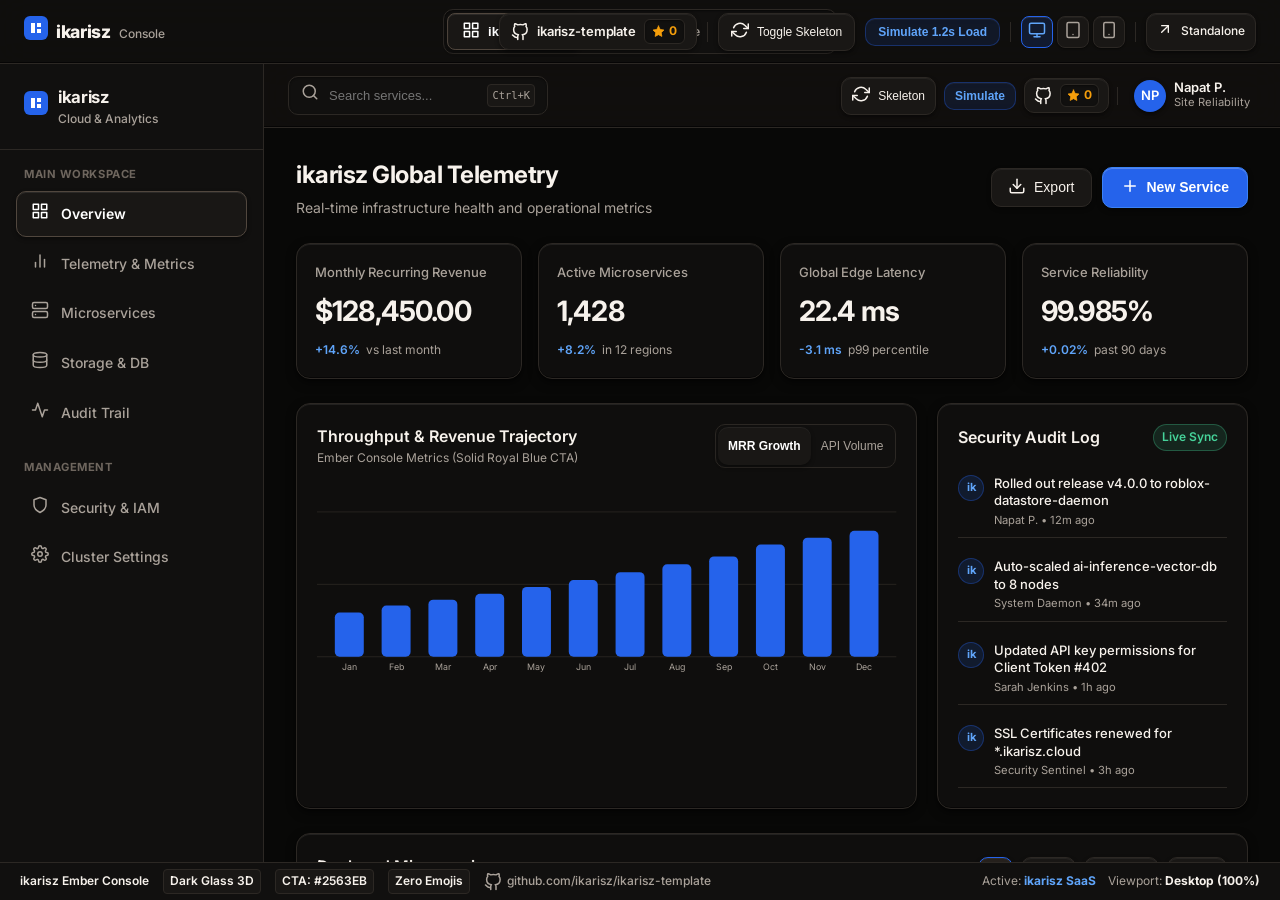
==== index.html @ 4b8eed3c "feat: initial commit of ikarisz webapp template suite (Rigen Ember Console 3D, zero-api, dark glass)" ====
<!DOCTYPE html>
<html lang="en">
<head>
  <meta charset="UTF-8" />
  <meta name="viewport" content="width=device-width, initial-scale=1.0" />
  <title>ikarisz - Unified WebApp Template Suite</title>
  <link rel="stylesheet" href="styles.css" />
  <style>
    body {
      background-color: var(--canvas);
      height: 100vh;
      display: flex;
      flex-direction: column;
      overflow: hidden;
      color: var(--text-primary);
    }

    /* Master Top Header - Rigen Ember Console Dark Glass */
    .master-header {
      min-height: 64px;
      background-color: rgba(17, 16, 15, 0.85);
      backdrop-filter: blur(16px) saturate(115%);
      -webkit-backdrop-filter: blur(16px) saturate(115%);
      border-bottom: 1px solid var(--border-subtle);
      box-shadow: inset 0 -1px 0 rgba(0, 0, 0, 0.6);
      display: flex;
      align-items: center;
      justify-content: space-between;
      padding: 0 24px;
      flex-shrink: 0;
      z-index: 50;
      position: relative;
    }

    .brand-section {
      display: flex;
      align-items: center;
      gap: 12px;
      z-index: 10;
    }

    .template-switcher-wrapper {
      position: absolute;
      left: 50%;
      transform: translateX(-50%);
      display: flex;
      justify-content: center;
      align-items: center;
      z-index: 5;
    }

    .template-switcher {
      display: flex;
      background-color: var(--surface);
      border: 1px solid var(--border-subtle);
      border-radius: var(--radius-control);
      padding: 3px;
      gap: 3px;
      box-shadow: inset 0 1px 2px rgba(0, 0, 0, 0.5);
    }

    .template-tab {
      display: flex;
      align-items: center;
      gap: 8px;
      padding: 6px 14px;
      border-radius: 8px;
      font-size: 0.8125rem;
      font-weight: 600;
      color: var(--text-muted);
      border: 1px solid transparent;
      background: transparent;
      cursor: pointer;
      transition: all 140ms ease-out;
      white-space: nowrap;
    }

    .template-tab:hover {
      color: var(--text-primary);
      background-color: var(--surface-hover);
    }

    .template-tab.active {
      background-color: var(--surface-raised);
      color: #FFFFFF;
      border-color: var(--border-strong);
      box-shadow: inset 0 1px 0 rgba(255, 255, 255, 0.08), 0 2px 4px rgba(0, 0, 0, 0.4);
    }

    .controls-section {
      display: flex;
      align-items: center;
      gap: 10px;
      z-index: 10;
    }

    /* Responsive adjustments for Master Header */
    @media (max-width: 960px) {
      .master-header {
        flex-direction: column;
        padding: 12px 16px;
        gap: 10px;
        min-height: auto;
      }
      .template-switcher-wrapper {
        position: static;
        transform: none;
        width: 100%;
        order: 2;
      }
      .brand-section {
        width: 100%;
        justify-content: space-between;
        order: 1;
      }
      .controls-section {
        width: 100%;
        justify-content: center;
        order: 3;
        flex-wrap: wrap;
      }
    }

    .device-button {
      border: 1px solid var(--border-subtle);
      background-color: var(--surface-raised);
      border-radius: 8px;
      width: 32px;
      height: 32px;
      display: flex;
      align-items: center;
      justify-content: center;
      color: var(--text-muted);
      cursor: pointer;
      box-shadow: inset 0 1px 0 rgba(255, 255, 255, 0.04), 0 1px 2px rgba(0, 0, 0, 0.4);
      transition: all 140ms ease-out;
    }

    .device-button:hover {
      background-color: var(--surface-hover);
      border-color: var(--border-strong);
      color: var(--text-primary);
      transform: translateY(-1px);
    }

    .device-button.active {
      border-color: #2563EB;
      color: #60A5FA;
      background-color: rgba(37, 99, 235, 0.16);
      box-shadow: inset 0 1px 0 rgba(255, 255, 255, 0.1);
    }

    /* Viewport Area */
    .master-stage {
      flex: 1;
      overflow: auto;
      display: flex;
      justify-content: center;
      align-items: stretch;
      padding: 0;
      background-color: var(--canvas);
    }

    .viewport-wrapper {
      width: 100%;
      height: 100%;
      transition: width 0.3s cubic-bezier(0.16, 1, 0.3, 1), max-width 0.3s cubic-bezier(0.16, 1, 0.3, 1), padding 0.3s ease;
      display: flex;
      justify-content: center;
      align-items: center;
    }

    .viewport-wrapper.desktop {
      max-width: 100%;
      height: 100%;
    }

    .viewport-wrapper.tablet {
      max-width: 820px;
      height: calc(100% - 32px);
      margin: 16px auto;
      border: 1px solid var(--border-subtle);
      border-radius: var(--radius-modal);
      box-shadow: var(--shadow-modal);
      overflow: hidden;
      background-color: var(--surface);
    }

    .viewport-wrapper.mobile {
      max-width: 390px;
      height: calc(100% - 32px);
      margin: 16px auto;
      border: 1px solid var(--border-subtle);
      border-radius: 24px;
      box-shadow: var(--shadow-modal);
      overflow: hidden;
      background-color: var(--surface);
    }

    @media (max-width: 860px) {
      .viewport-wrapper.tablet {
        max-width: 100%;
        height: 100%;
        margin: 0;
        border: none;
        border-radius: 0;
        box-shadow: none;
      }
    }

    @media (max-width: 450px) {
      .viewport-wrapper.mobile {
        max-width: 100%;
        height: 100%;
        margin: 0;
        border: none;
        border-radius: 0;
        box-shadow: none;
      }
    }

    .template-iframe {
      width: 100%;
      height: 100%;
      border: none;
      background-color: var(--canvas);
    }

    /* Info Bar at Bottom */
    .master-infobar {
      height: 38px;
      background-color: var(--surface);
      border-top: 1px solid var(--border-subtle);
      display: flex;
      align-items: center;
      justify-content: space-between;
      padding: 0 20px;
      font-size: 0.75rem;
      color: var(--text-muted);
      flex-shrink: 0;
    }

    .pill-tag {
      background-color: var(--surface-raised);
      border: 1px solid var(--border-subtle);
      border-radius: 4px;
      padding: 2px 6px;
      font-weight: 600;
      color: var(--text-primary);
    }
  </style>
</head>
<body>
  <!-- Master Navigation Bar -->
  <header class="master-header">
    <!-- Brand -->
    <div class="brand-section">
      <div style="display: flex; align-items: center; gap: 8px;">
        <span id="master-logo"></span>
        <div>
          <span style="font-weight: 800; font-size: 1.1rem; color: var(--text-primary); letter-spacing: -0.02em;">ikarisz</span>
          <span style="font-size: 0.75rem; color: var(--text-muted); margin-left: 4px; font-weight: 500;">Console</span>
        </div>
      </div>
    </div>

    <!-- Center Template Switcher Tabs (Perfect Center Alignment) -->
    <div class="template-switcher-wrapper">
      <div class="template-switcher">
        <button id="tab-saas" class="template-tab active" onclick="switchTemplate('saas')">
          <span id="tab-icon-saas"></span>
          <span>ikarisz SaaS</span>
        </button>

        <button id="tab-store" class="template-tab" onclick="switchTemplate('store')">
          <span id="tab-icon-store"></span>
          <span>ikarisz Store</span>
        </button>

        <button id="tab-ai" class="template-tab" onclick="switchTemplate('ai')">
          <span id="tab-icon-ai"></span>
          <span>ikarisz AI</span>
        </button>
      </div>
    </div>

    <!-- Controls & Device Frame Switchers -->
    <div class="controls-section">
      <!-- GitHub Repo Badge with Dynamic Star Count -->
      <a href="https://github.com/ikarisz/ikarisz-template" target="_blank" rel="noopener noreferrer" class="github-repo-btn" id="github-repo-link" title="View ikarisz-template on GitHub">
        <span id="icon-github" style="display: flex; align-items: center;"></span>
        <span style="font-weight: 600; letter-spacing: -0.01em;">ikarisz-template</span>
        <span class="github-star-pill" title="GitHub Stars">
          <span id="icon-star" style="display: flex; align-items: center;"></span>
          <span id="github-stars-count">0</span>
        </span>
      </a>

      <div style="width: 1px; height: 20px; background-color: var(--border-subtle);"></div>

      <!-- Skeleton Toggle -->
      <button class="btn-secondary" style="font-size: 0.75rem; padding: 6px 12px;" onclick="triggerFrameSkeleton()">
        <span id="icon-refresh"></span>
        <span>Toggle Skeleton</span>
      </button>

      <button class="btn-subtle" style="font-size: 0.75rem; padding: 6px 12px;" onclick="triggerFrameSimulation()">
        Simulate 1.2s Load
      </button>

      <div style="width: 1px; height: 20px; background-color: var(--border-subtle);"></div>

      <!-- Device Frame Viewport Controls -->
      <div style="display: flex; gap: 4px;">
        <button id="btn-dev-desktop" class="device-button active" onclick="setDevice('desktop')" title="Desktop View (100%)">
          <span id="icon-monitor"></span>
        </button>
        <button id="btn-dev-tablet" class="device-button" onclick="setDevice('tablet')" title="Tablet View (820px)">
          <span id="icon-tablet"></span>
        </button>
        <button id="btn-dev-mobile" class="device-button" onclick="setDevice('mobile')" title="Mobile View (390px)">
          <span id="icon-mobile"></span>
        </button>
      </div>

      <div style="width: 1px; height: 20px; background-color: var(--border-subtle);"></div>

      <!-- Standalone File Link -->
      <a id="btn-open-standalone" href="saas.html" target="_blank" class="btn-secondary" style="font-size: 0.75rem; padding: 6px 10px; text-decoration: none;" title="Open standalone HTML file in new tab">
        <span id="icon-external"></span> Standalone
      </a>
    </div>
  </header>

  <!-- Viewport Stage -->
  <main class="master-stage">
    <div id="viewport-wrapper" class="viewport-wrapper desktop">
      <iframe id="template-frame" class="template-iframe" src="saas.html"></iframe>
    </div>
  </main>

  <!-- Infobar Footer -->
  <footer class="master-infobar">
    <div style="display: flex; align-items: center; gap: 14px;">
      <span style="font-weight: 600; color: var(--text-primary);">ikarisz Ember Console</span>
      <span class="pill-tag">Dark Glass 3D</span>
      <span class="pill-tag">CTA: #2563EB</span>
      <span class="pill-tag">Zero Emojis</span>
      <a href="https://github.com/ikarisz/ikarisz-template" target="_blank" rel="noopener noreferrer" style="color: var(--text-muted); text-decoration: none; display: inline-flex; align-items: center; gap: 5px; font-weight: 500; transition: color 0.15s ease;" onmouseover="this.style.color='#FFFFFF'" onmouseout="this.style.color='var(--text-muted)'">
        <span id="icon-footer-github" style="display: flex; align-items: center;"></span>
        <span>github.com/ikarisz/ikarisz-template</span>
      </a>
    </div>
    <div style="display: flex; align-items: center; gap: 12px;">
      <span>Active: <strong id="active-template-name" style="color: #60A5FA;">ikarisz SaaS</strong></span>
      <span>Viewport: <strong id="active-viewport-name" style="color: var(--text-primary);">Desktop (100%)</strong></span>
    </div>
  </footer>

  <!-- Scripts -->
  <script src="icons.js"></script>
  <script>
    let activeTemplate = 'saas';
    let activeDevice = 'desktop';

    function initMasterIcons() {
      document.getElementById('master-logo').innerHTML = IkariszIcons.logo;
      document.getElementById('tab-icon-saas').innerHTML = IkariszIcons.dashboard;
      document.getElementById('tab-icon-store').innerHTML = IkariszIcons.cart;
      document.getElementById('tab-icon-ai').innerHTML = IkariszIcons.bot;
      document.getElementById('icon-refresh').innerHTML = IkariszIcons.refresh;
      document.getElementById('icon-monitor').innerHTML = IkariszIcons.monitor;
      document.getElementById('icon-tablet').innerHTML = IkariszIcons.tablet;
      document.getElementById('icon-mobile').innerHTML = IkariszIcons.smartphone;
      document.getElementById('icon-external').innerHTML = IkariszIcons.arrowUpRight;
      if (document.getElementById('icon-github')) {
        document.getElementById('icon-github').innerHTML = IkariszIcons.github;
      }
      if (document.getElementById('icon-star')) {
        document.getElementById('icon-star').innerHTML = IkariszIcons.star;
      }
      if (document.getElementById('icon-footer-github')) {
        document.getElementById('icon-footer-github').innerHTML = IkariszIcons.github;
      }
      fetchGitHubStars();
    }

    async function fetchGitHubStars() {
      const starEl = document.getElementById('github-stars-count');
      if (!starEl) return;
      try {
        const res = await fetch('https://api.github.com/repos/ikarisz/ikarisz-template');
        if (res.ok) {
          const data = await res.json();
          if (typeof data.stargazers_count === 'number') {
            starEl.textContent = data.stargazers_count;
          }
        }
      } catch (e) {
        console.debug('GitHub star fetch offline or rate-limited', e);
      }
    }

    function switchTemplate(templateKey) {
      activeTemplate = templateKey;
      const iframe = document.getElementById('template-frame');
      const standaloneBtn = document.getElementById('btn-open-standalone');

      document.querySelectorAll('.template-tab').forEach(t => t.classList.remove('active'));
      document.getElementById(`tab-${templateKey}`).classList.add('active');

      const fileMap = {
        'saas': { file: 'saas.html', name: 'ikarisz SaaS Cloud' },
        'store': { file: 'store.html', name: 'ikarisz Store Arsenal' },
        'ai': { file: 'ai.html', name: 'ikarisz AI Intelligence' }
      };

      const meta = fileMap[templateKey];
      iframe.src = meta.file;
      standaloneBtn.href = meta.file;
      document.getElementById('active-template-name').innerText = meta.name;
    }

    function setDevice(device) {
      activeDevice = device;
      const wrapper = document.getElementById('viewport-wrapper');
      wrapper.className = `viewport-wrapper ${device}`;

      document.querySelectorAll('.device-button').forEach(b => b.classList.remove('active'));
      document.getElementById(`btn-dev-${device}`).classList.add('active');

      const nameMap = {
        'desktop': 'Desktop (100%)',
        'tablet': 'Tablet Frame (820px)',
        'mobile': 'Mobile Frame (390px)'
      };
      document.getElementById('active-viewport-name').innerText = nameMap[device];
    }

    function triggerFrameSkeleton() {
      const iframe = document.getElementById('template-frame');
      try {
        const frameDoc = iframe.contentDocument || iframe.contentWindow.document;
        if (activeTemplate === 'saas') {
          frameDoc.getElementById('btn-toggle-skeleton').click();
        } else if (activeTemplate === 'store') {
          frameDoc.getElementById('btn-store-skeleton').click();
        } else if (activeTemplate === 'ai') {
          frameDoc.getElementById('btn-ai-skeleton').click();
        }
      } catch (e) {
        console.warn('Iframe cross-origin or load timing', e);
      }
    }

    function triggerFrameSimulation() {
      const iframe = document.getElementById('template-frame');
      try {
        const win = iframe.contentWindow;
        if (activeTemplate === 'saas' && win.simulateDataReload) {
          win.simulateDataReload();
        } else if (activeTemplate === 'store' && win.simulateStoreReload) {
          win.simulateStoreReload();
        } else if (activeTemplate === 'ai' && win.simulateAIReload) {
          win.simulateAIReload();
        }
      } catch (e) {
        console.warn('Simulation trigger error', e);
      }
    }

    window.addEventListener('DOMContentLoaded', () => {
      initMasterIcons();
    });
  </script>
</body>
</html>
---- styles.css ----
/* ==========================================================================
   ikarisz Design System - Ember Console Dark Glassmorphism & 3D Surfaces
   Direction: High-contrast dark surfaces, tactile 3D skeuomorphic lift,
   warm charcoal glassmorphism, and preserved Royal Blue (#2563EB) CTA.
   Zero Emojis. Pure Precision SVGs.
   ========================================================================== */

@import url('https://fonts.googleapis.com/css2?family=Inter:wght@300;400;500;600;700;800&family=Noto+Sans+Thai:wght@300;400;500;600;700&family=JetBrains+Mono:wght@400;500;600&display=swap');

:root {
  /* Rigen Canvas & Surfaces */
  --canvas: #080807;
  --surface: #11100F;
  --surface-raised: #191715;
  --surface-raised-glass: rgba(18, 16, 15, 0.82);
  --surface-pressed: #25201C;
  --surface-hover: #1E1B18;

  /* Borders & Highlights */
  --border-subtle: #2C2824;
  --border-strong: #51473E;
  --border-focus: #2563EB;
  --inner-highlight: inset 0 1px 0 rgba(255, 255, 255, 0.06);
  --inner-bevel: inset 0 1px 0 rgba(255, 255, 255, 0.08), inset 0 -1px 0 rgba(0, 0, 0, 0.5);

  /* Typography */
  --text-primary: #F7F2EC;
  --text-muted: #AAA29A;
  --text-subdued: #6E665E;
  --text-inverse: #080807;

  /* Primary CTA (Preserved Royal Blue per user constraint) */
  --cta-primary: #2563EB;
  --cta-hover: #1D4ED8;
  --cta-active: #1E40AF;
  --cta-subtle-bg: rgba(37, 99, 235, 0.12);
  --cta-subtle-border: rgba(37, 99, 235, 0.35);
  --cta-subtle-text: #60A5FA;

  /* Validation & Status Signals */
  --success: #46D39A;
  --success-bg: rgba(70, 211, 154, 0.12);
  --success-border: rgba(70, 211, 154, 0.3);

  --danger: #FF6B5E;
  --danger-bg: rgba(255, 107, 94, 0.12);
  --danger-border: rgba(255, 107, 94, 0.3);

  --warning: #F59E0B;
  --warning-bg: rgba(245, 158, 11, 0.12);
  --warning-border: rgba(245, 158, 11, 0.3);

  /* Fonts */
  --font-sans: 'Inter', 'Noto Sans Thai', system-ui, -apple-system, BlinkMacSystemFont, "Segoe UI", Roboto, sans-serif;
  --font-mono: 'JetBrains Mono', monospace;

  /* 3D Tactile Shadows (Layered dark edge + soft shadow) */
  --shadow-sm: 0 2px 4px rgba(0, 0, 0, 0.4);
  --shadow-md: 0 4px 10px rgba(0, 0, 0, 0.5), 0 1px 3px rgba(0, 0, 0, 0.4);
  --shadow-lg: 0 10px 24px -4px rgba(0, 0, 0, 0.7), 0 4px 8px -2px rgba(0, 0, 0, 0.5);
  --shadow-modal: 0 24px 48px -12px rgba(0, 0, 0, 0.85), 0 8px 16px rgba(0, 0, 0, 0.6);

  /* Corner Radii (Rigen standards: 10px controls, 14px modules, 18px modal) */
  --radius-control: 10px;
  --radius-module: 14px;
  --radius-modal: 18px;
  --radius-full: 9999px;
}

/* Strict Zero-Gradient Rule */
*, *::before, *::after {
  box-sizing: border-box;
  background-image: none !important;
}

html, body {
  height: 100%;
  margin: 0;
  padding: 0;
  background-color: var(--canvas);
  color: var(--text-primary);
  font-family: var(--font-sans);
  line-height: 1.55;
  -webkit-font-smoothing: antialiased;
  -moz-osx-font-smoothing: grayscale;
}

/* Custom Charcoal Scrollbar */
::-webkit-scrollbar {
  width: 6px;
  height: 6px;
}
::-webkit-scrollbar-track {
  background: var(--canvas);
}
::-webkit-scrollbar-thumb {
  background: var(--border-subtle);
  border-radius: var(--radius-full);
}
::-webkit-scrollbar-thumb:hover {
  background: var(--border-strong);
}

/* ==========================================================================
   Tactile 3D Buttons (Lifts 1px on hover, presses 1px on active)
   ========================================================================== */
.btn-primary {
  display: inline-flex;
  align-items: center;
  justify-content: center;
  gap: 8px;
  background-color: var(--cta-primary);
  color: #FFFFFF;
  font-weight: 600;
  font-size: 0.875rem;
  padding: 9px 18px;
  min-height: 40px;
  border-radius: var(--radius-control);
  border: 1px solid #3B82F6;
  box-shadow: inset 0 1px 0 rgba(255, 255, 255, 0.22), 0 2px 5px rgba(0, 0, 0, 0.5);
  cursor: pointer;
  user-select: none;
  transition: transform 140ms ease-out, background-color 140ms ease-out, box-shadow 140ms ease-out, border-color 140ms ease-out;
}
.btn-primary:hover {
  background-color: var(--cta-hover);
  border-color: #60A5FA;
  transform: translateY(-1px);
  box-shadow: inset 0 1px 0 rgba(255, 255, 255, 0.3), 0 5px 12px rgba(0, 0, 0, 0.6);
}
.btn-primary:active {
  background-color: var(--cta-active);
  transform: translateY(1px);
  box-shadow: inset 0 1px 3px rgba(0, 0, 0, 0.6);
}

.btn-secondary {
  display: inline-flex;
  align-items: center;
  justify-content: center;
  gap: 8px;
  background-color: var(--surface-raised);
  color: var(--text-primary);
  font-weight: 500;
  font-size: 0.875rem;
  padding: 8px 16px;
  min-height: 38px;
  border-radius: var(--radius-control);
  border: 1px solid var(--border-subtle);
  box-shadow: inset 0 1px 0 rgba(255, 255, 255, 0.05), 0 2px 4px rgba(0, 0, 0, 0.4);
  cursor: pointer;
  user-select: none;
  transition: transform 140ms ease-out, background-color 140ms ease-out, border-color 140ms ease-out, box-shadow 140ms ease-out;
}
.btn-secondary:hover {
  background-color: var(--surface-hover);
  border-color: var(--border-strong);
  color: #FFFFFF;
  transform: translateY(-1px);
  box-shadow: inset 0 1px 0 rgba(255, 255, 255, 0.08), 0 4px 8px rgba(0, 0, 0, 0.5);
}
.btn-secondary:active {
  background-color: var(--surface-pressed);
  transform: translateY(1px);
  box-shadow: inset 0 1px 2px rgba(0, 0, 0, 0.6);
}

.btn-subtle {
  display: inline-flex;
  align-items: center;
  justify-content: center;
  gap: 8px;
  background-color: var(--cta-subtle-bg);
  color: var(--cta-subtle-text);
  font-weight: 600;
  font-size: 0.875rem;
  padding: 8px 14px;
  border-radius: var(--radius-control);
  border: 1px solid var(--cta-subtle-border);
  box-shadow: inset 0 1px 0 rgba(255, 255, 255, 0.04);
  cursor: pointer;
  transition: transform 140ms ease-out, background-color 140ms ease-out;
}
.btn-subtle:hover {
  background-color: rgba(37, 99, 235, 0.22);
  transform: translateY(-1px);
}
.btn-subtle:active {
  transform: translateY(1px);
}

/* ==========================================================================
   Dark Glassmorphism & 3D Modules
   ========================================================================== */
.card, .module-box {
  background: var(--surface-raised-glass);
  backdrop-filter: blur(16px) saturate(115%);
  -webkit-backdrop-filter: blur(16px) saturate(115%);
  border: 1px solid var(--border-subtle);
  border-radius: var(--radius-module);
  padding: 20px;
  box-shadow: var(--inner-bevel), var(--shadow-md);
}

/* ==========================================================================
   Dark Skeleton Pulse (High-contrast charcoal pulse)
   ========================================================================== */
@keyframes ikarisz-pulse-dark {
  0%, 100% {
    opacity: 1;
    background-color: #191715;
  }
  50% {
    opacity: 0.42;
    background-color: #25201C;
  }
}

.skeleton-box {
  animation: ikarisz-pulse-dark 1.6s ease-in-out infinite;
  border-radius: var(--radius-control);
  background-color: #191715;
  border: 1px solid rgba(44, 40, 36, 0.6);
}

.skeleton-circle {
  animation: ikarisz-pulse-dark 1.6s ease-in-out infinite;
  border-radius: var(--radius-full);
  background-color: #191715;
}

.skeleton-text {
  height: 12px;
  margin-bottom: 8px;
  border-radius: 4px;
  animation: ikarisz-pulse-dark 1.6s ease-in-out infinite;
  background-color: #191715;
}

/* Device Viewports */
.device-desktop {
  width: 100%;
  max-width: 100%;
}
.device-tablet {
  max-width: 820px;
  margin: 16px auto;
  border: 1px solid var(--border-subtle);
  border-radius: var(--radius-modal);
  box-shadow: var(--shadow-modal);
  overflow: hidden;
  background-color: var(--canvas);
}
.device-mobile {
  max-width: 390px;
  margin: 16px auto;
  border: 1px solid var(--border-subtle);
  border-radius: 24px;
  box-shadow: var(--shadow-modal);
  overflow: hidden;
  background-color: var(--canvas);
}

/* ==========================================================================
   GitHub Repository Pill & Star Badge (Rigen Ember Console Dark Glass 3D)
   ========================================================================== */
.github-repo-btn {
  display: inline-flex;
  align-items: center;
  gap: 8px;
  background-color: var(--surface-raised);
  border: 1px solid var(--border-subtle);
  border-radius: var(--radius-control);
  padding: 5px 11px;
  font-size: 0.8125rem;
  font-weight: 600;
  color: var(--text-primary);
  text-decoration: none;
  box-shadow: inset 0 1px 0 rgba(255, 255, 255, 0.05), 0 2px 4px rgba(0, 0, 0, 0.4);
  transition: transform 140ms ease-out, background-color 140ms ease-out, border-color 140ms ease-out, box-shadow 140ms ease-out;
  user-select: none;
}
.github-repo-btn:hover {
  background-color: var(--surface-hover);
  border-color: var(--border-strong);
  color: #FFFFFF;
  transform: translateY(-1px);
  box-shadow: inset 0 1px 0 rgba(255, 255, 255, 0.08), 0 4px 8px rgba(0, 0, 0, 0.5);
}
.github-repo-btn:active {
  transform: translateY(1px);
  background-color: var(--surface-pressed);
  box-shadow: inset 0 1px 2px rgba(0, 0, 0, 0.6);
}
.github-star-pill {
  display: inline-flex;
  align-items: center;
  gap: 4px;
  background-color: var(--surface);
  border: 1px solid var(--border-subtle);
  border-radius: 6px;
  padding: 2px 7px;
  font-size: 0.75rem;
  font-weight: 700;
  color: #F59E0B;
  box-shadow: inset 0 1px 2px rgba(0, 0, 0, 0.4);
}

/* Notification Toast */
.toast-container {
  position: fixed;
  bottom: 24px;
  right: 24px;
  z-index: 9999;
  display: flex;
  flex-direction: column;
  gap: 10px;
  pointer-events: none;
}

.toast {
  pointer-events: auto;
  display: flex;
  align-items: center;
  gap: 12px;
  background-color: var(--surface-raised);
  border: 1px solid var(--border-strong);
  color: var(--text-primary);
  padding: 12px 18px;
  border-radius: var(--radius-control);
  box-shadow: var(--inner-highlight), var(--shadow-lg);
  font-size: 0.875rem;
  font-weight: 500;
  animation: slideInUp 0.25s cubic-bezier(0.16, 1, 0.3, 1) forwards;
}

@keyframes slideInUp {
  from {
    transform: translateY(20px);
    opacity: 0;
  }
  to {
    transform: translateY(0);
  }
}
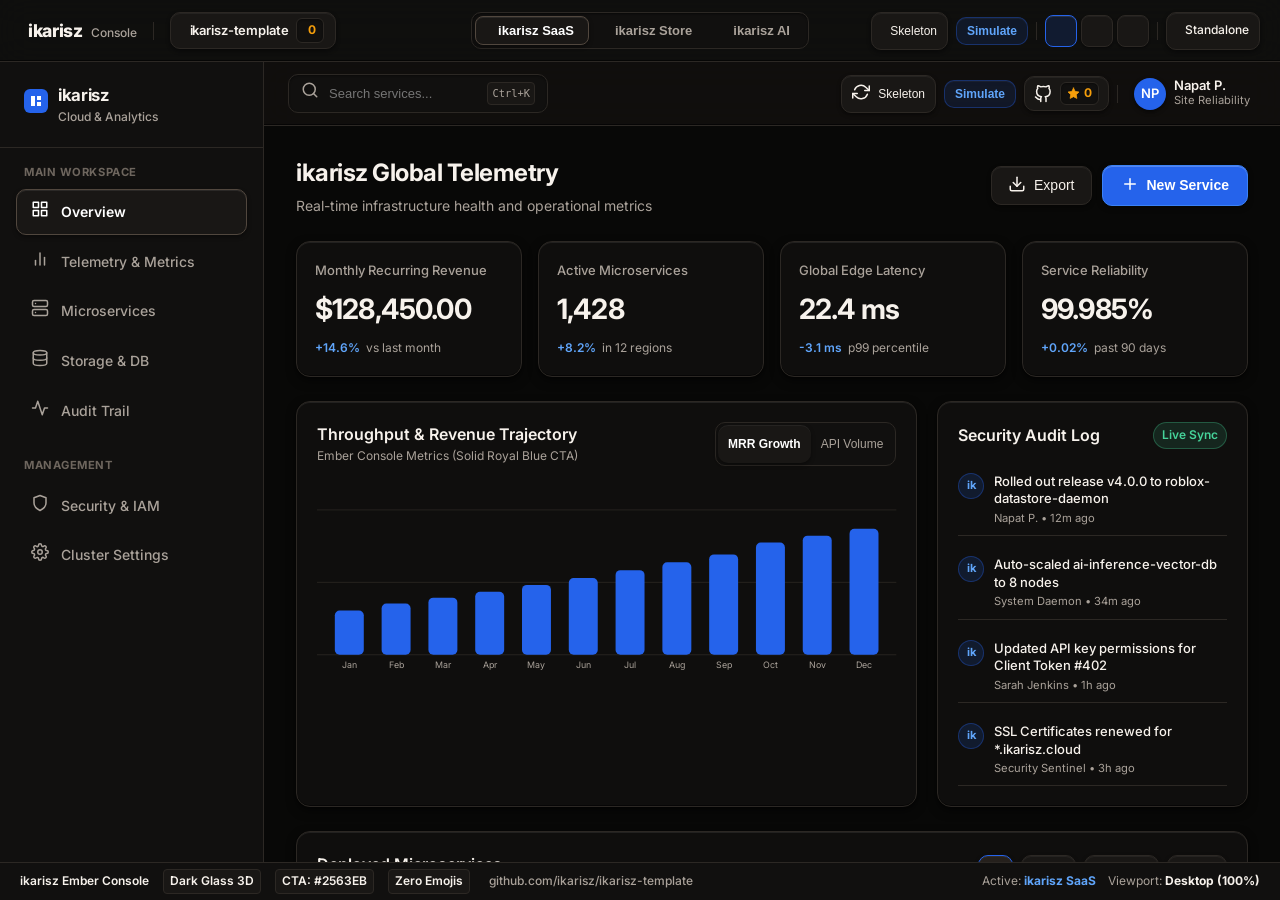
==== commit 901a9821: "refactor: organize clean folder structure (templates/ & shared/), polish AI floating prompt card, an" ====
--- a/index.html
+++ b/index.html
@@ -4,7 +4,7 @@
   <meta charset="UTF-8" />
   <meta name="viewport" content="width=device-width, initial-scale=1.0" />
   <title>ikarisz - Unified WebApp Template Suite</title>
-  <link rel="stylesheet" href="styles.css" />
+  <link rel="stylesheet" href="shared/css/styles.css" />
   <style>
     body {
       background-color: var(--canvas);
@@ -17,36 +17,35 @@
 
     /* Master Top Header - Rigen Ember Console Dark Glass */
     .master-header {
-      min-height: 64px;
-      background-color: rgba(17, 16, 15, 0.85);
+      min-height: 62px;
+      background-color: rgba(17, 16, 15, 0.88);
       backdrop-filter: blur(16px) saturate(115%);
       -webkit-backdrop-filter: blur(16px) saturate(115%);
       border-bottom: 1px solid var(--border-subtle);
       box-shadow: inset 0 -1px 0 rgba(0, 0, 0, 0.6);
-      display: flex;
-      align-items: center;
-      justify-content: space-between;
-      padding: 0 24px;
+      display: grid;
+      grid-template-columns: 1fr auto 1fr;
+      align-items: center;
+      padding: 0 20px;
       flex-shrink: 0;
       z-index: 50;
       position: relative;
+      gap: 16px;
     }
 
     .brand-section {
       display: flex;
       align-items: center;
       gap: 12px;
-      z-index: 10;
+      justify-self: start;
+      min-width: 0;
     }
 
     .template-switcher-wrapper {
-      position: absolute;
-      left: 50%;
-      transform: translateX(-50%);
       display: flex;
       justify-content: center;
       align-items: center;
-      z-index: 5;
+      justify-self: center;
     }
 
     .template-switcher {
@@ -90,33 +89,34 @@
     .controls-section {
       display: flex;
       align-items: center;
-      gap: 10px;
-      z-index: 10;
+      gap: 8px;
+      justify-self: end;
+      min-width: 0;
     }
 
     /* Responsive adjustments for Master Header */
-    @media (max-width: 960px) {
+    @media (max-width: 1100px) {
       .master-header {
+        display: flex;
         flex-direction: column;
-        padding: 12px 16px;
+        padding: 10px 16px;
         gap: 10px;
         min-height: auto;
-      }
-      .template-switcher-wrapper {
-        position: static;
-        transform: none;
-        width: 100%;
-        order: 2;
       }
       .brand-section {
         width: 100%;
         justify-content: space-between;
-        order: 1;
+      }
+      .template-switcher-wrapper {
+        width: 100%;
+      }
+      .template-switcher {
+        width: 100%;
+        justify-content: center;
       }
       .controls-section {
         width: 100%;
         justify-content: center;
-        order: 3;
         flex-wrap: wrap;
       }
     }
@@ -253,7 +253,7 @@
 <body>
   <!-- Master Navigation Bar -->
   <header class="master-header">
-    <!-- Brand -->
+    <!-- Brand & GitHub Link -->
     <div class="brand-section">
       <div style="display: flex; align-items: center; gap: 8px;">
         <span id="master-logo"></span>
@@ -262,30 +262,9 @@
           <span style="font-size: 0.75rem; color: var(--text-muted); margin-left: 4px; font-weight: 500;">Console</span>
         </div>
       </div>
-    </div>
-
-    <!-- Center Template Switcher Tabs (Perfect Center Alignment) -->
-    <div class="template-switcher-wrapper">
-      <div class="template-switcher">
-        <button id="tab-saas" class="template-tab active" onclick="switchTemplate('saas')">
-          <span id="tab-icon-saas"></span>
-          <span>ikarisz SaaS</span>
-        </button>
-
-        <button id="tab-store" class="template-tab" onclick="switchTemplate('store')">
-          <span id="tab-icon-store"></span>
-          <span>ikarisz Store</span>
-        </button>
-
-        <button id="tab-ai" class="template-tab" onclick="switchTemplate('ai')">
-          <span id="tab-icon-ai"></span>
-          <span>ikarisz AI</span>
-        </button>
-      </div>
-    </div>
-
-    <!-- Controls & Device Frame Switchers -->
-    <div class="controls-section">
+
+      <div style="width: 1px; height: 18px; background-color: var(--border-subtle); margin: 0 4px;"></div>
+
       <!-- GitHub Repo Badge with Dynamic Star Count -->
       <a href="https://github.com/ikarisz/ikarisz-template" target="_blank" rel="noopener noreferrer" class="github-repo-btn" id="github-repo-link" title="View ikarisz-template on GitHub">
         <span id="icon-github" style="display: flex; align-items: center;"></span>
@@ -295,20 +274,41 @@
           <span id="github-stars-count">0</span>
         </span>
       </a>
-
-      <div style="width: 1px; height: 20px; background-color: var(--border-subtle);"></div>
-
+    </div>
+
+    <!-- Center Template Switcher Tabs (Perfect Center Alignment via CSS Grid) -->
+    <div class="template-switcher-wrapper">
+      <div class="template-switcher">
+        <button id="tab-saas" class="template-tab active" onclick="switchTemplate('saas')">
+          <span id="tab-icon-saas"></span>
+          <span>ikarisz SaaS</span>
+        </button>
+
+        <button id="tab-store" class="template-tab" onclick="switchTemplate('store')">
+          <span id="tab-icon-store"></span>
+          <span>ikarisz Store</span>
+        </button>
+
+        <button id="tab-ai" class="template-tab" onclick="switchTemplate('ai')">
+          <span id="tab-icon-ai"></span>
+          <span>ikarisz AI</span>
+        </button>
+      </div>
+    </div>
+
+    <!-- Controls & Device Frame Switchers -->
+    <div class="controls-section">
       <!-- Skeleton Toggle -->
-      <button class="btn-secondary" style="font-size: 0.75rem; padding: 6px 12px;" onclick="triggerFrameSkeleton()">
+      <button class="btn-secondary" style="font-size: 0.75rem; padding: 6px 10px;" onclick="triggerFrameSkeleton()" title="Toggle Skeleton Loading State">
         <span id="icon-refresh"></span>
-        <span>Toggle Skeleton</span>
+        <span>Skeleton</span>
       </button>
 
-      <button class="btn-subtle" style="font-size: 0.75rem; padding: 6px 12px;" onclick="triggerFrameSimulation()">
-        Simulate 1.2s Load
+      <button class="btn-subtle" style="font-size: 0.75rem; padding: 6px 10px;" onclick="triggerFrameSimulation()" title="Simulate 1.2s Network Loading">
+        Simulate
       </button>
 
-      <div style="width: 1px; height: 20px; background-color: var(--border-subtle);"></div>
+      <div style="width: 1px; height: 18px; background-color: var(--border-subtle);"></div>
 
       <!-- Device Frame Viewport Controls -->
       <div style="display: flex; gap: 4px;">
@@ -323,10 +323,10 @@
         </button>
       </div>
 
-      <div style="width: 1px; height: 20px; background-color: var(--border-subtle);"></div>
+      <div style="width: 1px; height: 18px; background-color: var(--border-subtle);"></div>
 
       <!-- Standalone File Link -->
-      <a id="btn-open-standalone" href="saas.html" target="_blank" class="btn-secondary" style="font-size: 0.75rem; padding: 6px 10px; text-decoration: none;" title="Open standalone HTML file in new tab">
+      <a id="btn-open-standalone" href="templates/saas/index.html" target="_blank" class="btn-secondary" style="font-size: 0.75rem; padding: 6px 10px; text-decoration: none;" title="Open standalone HTML file in new tab">
         <span id="icon-external"></span> Standalone
       </a>
     </div>
@@ -335,7 +335,7 @@
   <!-- Viewport Stage -->
   <main class="master-stage">
     <div id="viewport-wrapper" class="viewport-wrapper desktop">
-      <iframe id="template-frame" class="template-iframe" src="saas.html"></iframe>
+      <iframe id="template-frame" class="template-iframe" src="templates/saas/index.html"></iframe>
     </div>
   </main>
 
@@ -358,7 +358,7 @@
   </footer>
 
   <!-- Scripts -->
-  <script src="icons.js"></script>
+  <script src="shared/js/icons.js"></script>
   <script>
     let activeTemplate = 'saas';
     let activeDevice = 'desktop';
@@ -410,10 +410,16 @@
       document.getElementById(`tab-${templateKey}`).classList.add('active');
 
       const fileMap = {
-        'saas': { file: 'saas.html', name: 'ikarisz SaaS Cloud' },
-        'store': { file: 'store.html', name: 'ikarisz Store Arsenal' },
-        'ai': { file: 'ai.html', name: 'ikarisz AI Intelligence' }
+        'saas': { file: 'templates/saas/index.html', name: 'ikarisz SaaS Cloud' },
+        'store': { file: 'templates/store/index.html', name: 'ikarisz Store Arsenal' },
+        'ai': { file: 'templates/ai/index.html', name: 'ikarisz AI Intelligence' }
       };
+
+      const meta = fileMap[templateKey];
+      iframe.src = meta.file;
+      standaloneBtn.href = meta.file;
+      document.getElementById('active-template-name').innerText = meta.name;
+    }
 
       const meta = fileMap[templateKey];
       iframe.src = meta.file;
--- a/shared/css/styles.css
+++ b/shared/css/styles.css
@@ -0,0 +1,345 @@
+/* ==========================================================================
+   ikarisz Design System - Ember Console Dark Glassmorphism & 3D Surfaces
+   Direction: High-contrast dark surfaces, tactile 3D skeuomorphic lift,
+   warm charcoal glassmorphism, and preserved Royal Blue (#2563EB) CTA.
+   Zero Emojis. Pure Precision SVGs.
+   ========================================================================== */
+
+@import url('https://fonts.googleapis.com/css2?family=Inter:wght@300;400;500;600;700;800&family=Noto+Sans+Thai:wght@300;400;500;600;700&family=JetBrains+Mono:wght@400;500;600&display=swap');
+
+:root {
+  /* Rigen Canvas & Surfaces */
+  --canvas: #080807;
+  --surface: #11100F;
+  --surface-raised: #191715;
+  --surface-raised-glass: rgba(18, 16, 15, 0.82);
+  --surface-pressed: #25201C;
+  --surface-hover: #1E1B18;
+
+  /* Borders & Highlights */
+  --border-subtle: #2C2824;
+  --border-strong: #51473E;
+  --border-focus: #2563EB;
+  --inner-highlight: inset 0 1px 0 rgba(255, 255, 255, 0.06);
+  --inner-bevel: inset 0 1px 0 rgba(255, 255, 255, 0.08), inset 0 -1px 0 rgba(0, 0, 0, 0.5);
+
+  /* Typography */
+  --text-primary: #F7F2EC;
+  --text-muted: #AAA29A;
+  --text-subdued: #6E665E;
+  --text-inverse: #080807;
+
+  /* Primary CTA (Preserved Royal Blue per user constraint) */
+  --cta-primary: #2563EB;
+  --cta-hover: #1D4ED8;
+  --cta-active: #1E40AF;
+  --cta-subtle-bg: rgba(37, 99, 235, 0.12);
+  --cta-subtle-border: rgba(37, 99, 235, 0.35);
+  --cta-subtle-text: #60A5FA;
+
+  /* Validation & Status Signals */
+  --success: #46D39A;
+  --success-bg: rgba(70, 211, 154, 0.12);
+  --success-border: rgba(70, 211, 154, 0.3);
+
+  --danger: #FF6B5E;
+  --danger-bg: rgba(255, 107, 94, 0.12);
+  --danger-border: rgba(255, 107, 94, 0.3);
+
+  --warning: #F59E0B;
+  --warning-bg: rgba(245, 158, 11, 0.12);
+  --warning-border: rgba(245, 158, 11, 0.3);
+
+  /* Fonts */
+  --font-sans: 'Inter', 'Noto Sans Thai', system-ui, -apple-system, BlinkMacSystemFont, "Segoe UI", Roboto, sans-serif;
+  --font-mono: 'JetBrains Mono', monospace;
+
+  /* 3D Tactile Shadows (Layered dark edge + soft shadow) */
+  --shadow-sm: 0 2px 4px rgba(0, 0, 0, 0.4);
+  --shadow-md: 0 4px 10px rgba(0, 0, 0, 0.5), 0 1px 3px rgba(0, 0, 0, 0.4);
+  --shadow-lg: 0 10px 24px -4px rgba(0, 0, 0, 0.7), 0 4px 8px -2px rgba(0, 0, 0, 0.5);
+  --shadow-modal: 0 24px 48px -12px rgba(0, 0, 0, 0.85), 0 8px 16px rgba(0, 0, 0, 0.6);
+
+  /* Corner Radii (Rigen standards: 10px controls, 14px modules, 18px modal) */
+  --radius-control: 10px;
+  --radius-module: 14px;
+  --radius-modal: 18px;
+  --radius-full: 9999px;
+}
+
+/* Strict Zero-Gradient Rule */
+*, *::before, *::after {
+  box-sizing: border-box;
+  background-image: none !important;
+}
+
+html, body {
+  height: 100%;
+  margin: 0;
+  padding: 0;
+  background-color: var(--canvas);
+  color: var(--text-primary);
+  font-family: var(--font-sans);
+  line-height: 1.55;
+  -webkit-font-smoothing: antialiased;
+  -moz-osx-font-smoothing: grayscale;
+}
+
+/* Custom Charcoal Scrollbar */
+::-webkit-scrollbar {
+  width: 6px;
+  height: 6px;
+}
+::-webkit-scrollbar-track {
+  background: var(--canvas);
+}
+::-webkit-scrollbar-thumb {
+  background: var(--border-subtle);
+  border-radius: var(--radius-full);
+}
+::-webkit-scrollbar-thumb:hover {
+  background: var(--border-strong);
+}
+
+/* ==========================================================================
+   Tactile 3D Buttons (Lifts 1px on hover, presses 1px on active)
+   ========================================================================== */
+.btn-primary {
+  display: inline-flex;
+  align-items: center;
+  justify-content: center;
+  gap: 8px;
+  background-color: var(--cta-primary);
+  color: #FFFFFF;
+  font-weight: 600;
+  font-size: 0.875rem;
+  padding: 9px 18px;
+  min-height: 40px;
+  border-radius: var(--radius-control);
+  border: 1px solid #3B82F6;
+  box-shadow: inset 0 1px 0 rgba(255, 255, 255, 0.22), 0 2px 5px rgba(0, 0, 0, 0.5);
+  cursor: pointer;
+  user-select: none;
+  transition: transform 140ms ease-out, background-color 140ms ease-out, box-shadow 140ms ease-out, border-color 140ms ease-out;
+}
+.btn-primary:hover {
+  background-color: var(--cta-hover);
+  border-color: #60A5FA;
+  transform: translateY(-1px);
+  box-shadow: inset 0 1px 0 rgba(255, 255, 255, 0.3), 0 5px 12px rgba(0, 0, 0, 0.6);
+}
+.btn-primary:active {
+  background-color: var(--cta-active);
+  transform: translateY(1px);
+  box-shadow: inset 0 1px 3px rgba(0, 0, 0, 0.6);
+}
+
+.btn-secondary {
+  display: inline-flex;
+  align-items: center;
+  justify-content: center;
+  gap: 8px;
+  background-color: var(--surface-raised);
+  color: var(--text-primary);
+  font-weight: 500;
+  font-size: 0.875rem;
+  padding: 8px 16px;
+  min-height: 38px;
+  border-radius: var(--radius-control);
+  border: 1px solid var(--border-subtle);
+  box-shadow: inset 0 1px 0 rgba(255, 255, 255, 0.05), 0 2px 4px rgba(0, 0, 0, 0.4);
+  cursor: pointer;
+  user-select: none;
+  transition: transform 140ms ease-out, background-color 140ms ease-out, border-color 140ms ease-out, box-shadow 140ms ease-out;
+}
+.btn-secondary:hover {
+  background-color: var(--surface-hover);
+  border-color: var(--border-strong);
+  color: #FFFFFF;
+  transform: translateY(-1px);
+  box-shadow: inset 0 1px 0 rgba(255, 255, 255, 0.08), 0 4px 8px rgba(0, 0, 0, 0.5);
+}
+.btn-secondary:active {
+  background-color: var(--surface-pressed);
+  transform: translateY(1px);
+  box-shadow: inset 0 1px 2px rgba(0, 0, 0, 0.6);
+}
+
+.btn-subtle {
+  display: inline-flex;
+  align-items: center;
+  justify-content: center;
+  gap: 8px;
+  background-color: var(--cta-subtle-bg);
+  color: var(--cta-subtle-text);
+  font-weight: 600;
+  font-size: 0.875rem;
+  padding: 8px 14px;
+  border-radius: var(--radius-control);
+  border: 1px solid var(--cta-subtle-border);
+  box-shadow: inset 0 1px 0 rgba(255, 255, 255, 0.04);
+  cursor: pointer;
+  transition: transform 140ms ease-out, background-color 140ms ease-out;
+}
+.btn-subtle:hover {
+  background-color: rgba(37, 99, 235, 0.22);
+  transform: translateY(-1px);
+}
+.btn-subtle:active {
+  transform: translateY(1px);
+}
+
+/* ==========================================================================
+   Dark Glassmorphism & 3D Modules
+   ========================================================================== */
+.card, .module-box {
+  background: var(--surface-raised-glass);
+  backdrop-filter: blur(16px) saturate(115%);
+  -webkit-backdrop-filter: blur(16px) saturate(115%);
+  border: 1px solid var(--border-subtle);
+  border-radius: var(--radius-module);
+  padding: 20px;
+  box-shadow: var(--inner-bevel), var(--shadow-md);
+}
+
+/* ==========================================================================
+   Dark Skeleton Pulse (High-contrast charcoal pulse)
+   ========================================================================== */
+@keyframes ikarisz-pulse-dark {
+  0%, 100% {
+    opacity: 1;
+    background-color: #191715;
+  }
+  50% {
+    opacity: 0.42;
+    background-color: #25201C;
+  }
+}
+
+.skeleton-box {
+  animation: ikarisz-pulse-dark 1.6s ease-in-out infinite;
+  border-radius: var(--radius-control);
+  background-color: #191715;
+  border: 1px solid rgba(44, 40, 36, 0.6);
+}
+
+.skeleton-circle {
+  animation: ikarisz-pulse-dark 1.6s ease-in-out infinite;
+  border-radius: var(--radius-full);
+  background-color: #191715;
+}
+
+.skeleton-text {
+  height: 12px;
+  margin-bottom: 8px;
+  border-radius: 4px;
+  animation: ikarisz-pulse-dark 1.6s ease-in-out infinite;
+  background-color: #191715;
+}
+
+/* Device Viewports */
+.device-desktop {
+  width: 100%;
+  max-width: 100%;
+}
+.device-tablet {
+  max-width: 820px;
+  margin: 16px auto;
+  border: 1px solid var(--border-subtle);
+  border-radius: var(--radius-modal);
+  box-shadow: var(--shadow-modal);
+  overflow: hidden;
+  background-color: var(--canvas);
+}
+.device-mobile {
+  max-width: 390px;
+  margin: 16px auto;
+  border: 1px solid var(--border-subtle);
+  border-radius: 24px;
+  box-shadow: var(--shadow-modal);
+  overflow: hidden;
+  background-color: var(--canvas);
+}
+
+/* ==========================================================================
+   GitHub Repository Pill & Star Badge (Rigen Ember Console Dark Glass 3D)
+   ========================================================================== */
+.github-repo-btn {
+  display: inline-flex;
+  align-items: center;
+  gap: 8px;
+  background-color: var(--surface-raised);
+  border: 1px solid var(--border-subtle);
+  border-radius: var(--radius-control);
+  padding: 5px 11px;
+  font-size: 0.8125rem;
+  font-weight: 600;
+  color: var(--text-primary);
+  text-decoration: none;
+  box-shadow: inset 0 1px 0 rgba(255, 255, 255, 0.05), 0 2px 4px rgba(0, 0, 0, 0.4);
+  transition: transform 140ms ease-out, background-color 140ms ease-out, border-color 140ms ease-out, box-shadow 140ms ease-out;
+  user-select: none;
+}
+.github-repo-btn:hover {
+  background-color: var(--surface-hover);
+  border-color: var(--border-strong);
+  color: #FFFFFF;
+  transform: translateY(-1px);
+  box-shadow: inset 0 1px 0 rgba(255, 255, 255, 0.08), 0 4px 8px rgba(0, 0, 0, 0.5);
+}
+.github-repo-btn:active {
+  transform: translateY(1px);
+  background-color: var(--surface-pressed);
+  box-shadow: inset 0 1px 2px rgba(0, 0, 0, 0.6);
+}
+.github-star-pill {
+  display: inline-flex;
+  align-items: center;
+  gap: 4px;
+  background-color: var(--surface);
+  border: 1px solid var(--border-subtle);
+  border-radius: 6px;
+  padding: 2px 7px;
+  font-size: 0.75rem;
+  font-weight: 700;
+  color: #F59E0B;
+  box-shadow: inset 0 1px 2px rgba(0, 0, 0, 0.4);
+}
+
+/* Notification Toast */
+.toast-container {
+  position: fixed;
+  bottom: 24px;
+  right: 24px;
+  z-index: 9999;
+  display: flex;
+  flex-direction: column;
+  gap: 10px;
+  pointer-events: none;
+}
+
+.toast {
+  pointer-events: auto;
+  display: flex;
+  align-items: center;
+  gap: 12px;
+  background-color: var(--surface-raised);
+  border: 1px solid var(--border-strong);
+  color: var(--text-primary);
+  padding: 12px 18px;
+  border-radius: var(--radius-control);
+  box-shadow: var(--inner-highlight), var(--shadow-lg);
+  font-size: 0.875rem;
+  font-weight: 500;
+  animation: slideInUp 0.25s cubic-bezier(0.16, 1, 0.3, 1) forwards;
+}
+
+@keyframes slideInUp {
+  from {
+    transform: translateY(20px);
+    opacity: 0;
+  }
+  to {
+    transform: translateY(0);
+  }
+}
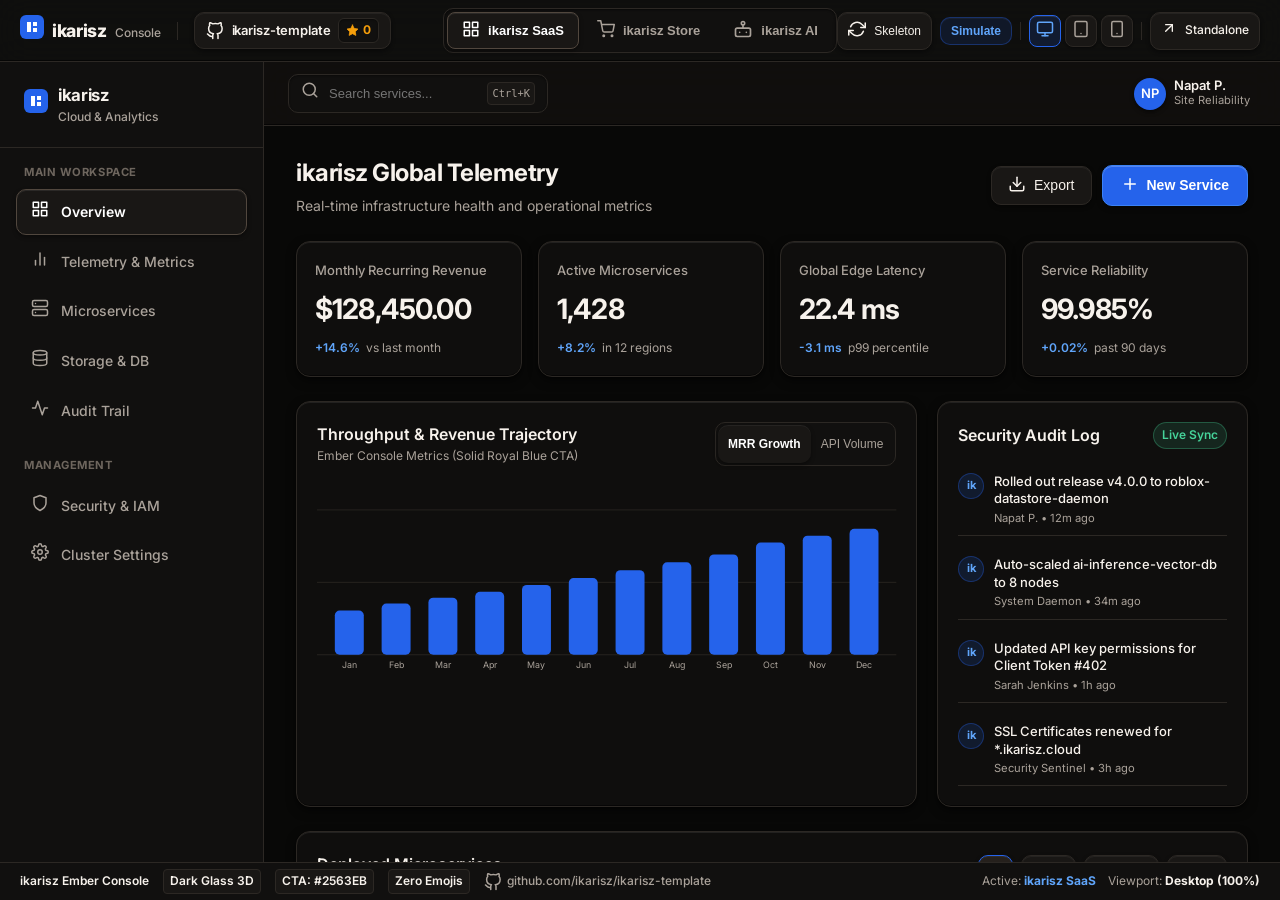
==== commit d41e62d9: "fix: resolve template switcher JS syntax error, restore device icons, and clean up embedded subtempl" ====
--- a/index.html
+++ b/index.html
@@ -421,12 +421,6 @@
       document.getElementById('active-template-name').innerText = meta.name;
     }
 
-      const meta = fileMap[templateKey];
-      iframe.src = meta.file;
-      standaloneBtn.href = meta.file;
-      document.getElementById('active-template-name').innerText = meta.name;
-    }
-
     function setDevice(device) {
       activeDevice = device;
       const wrapper = document.getElementById('viewport-wrapper');
--- a/shared/css/styles.css
+++ b/shared/css/styles.css
@@ -262,6 +262,15 @@
 }
 
 /* ==========================================================================
+   Clean Embedded Mode (Hides duplicate dev-tools when inside master iframe)
+   ========================================================================== */
+.inside-iframe .saas-dev-tools,
+.inside-iframe .store-dev-tools,
+.inside-iframe .ai-dev-tools {
+  display: none !important;
+}
+
+/* ==========================================================================
    GitHub Repository Pill & Star Badge (Rigen Ember Console Dark Glass 3D)
    ========================================================================== */
 .github-repo-btn {
